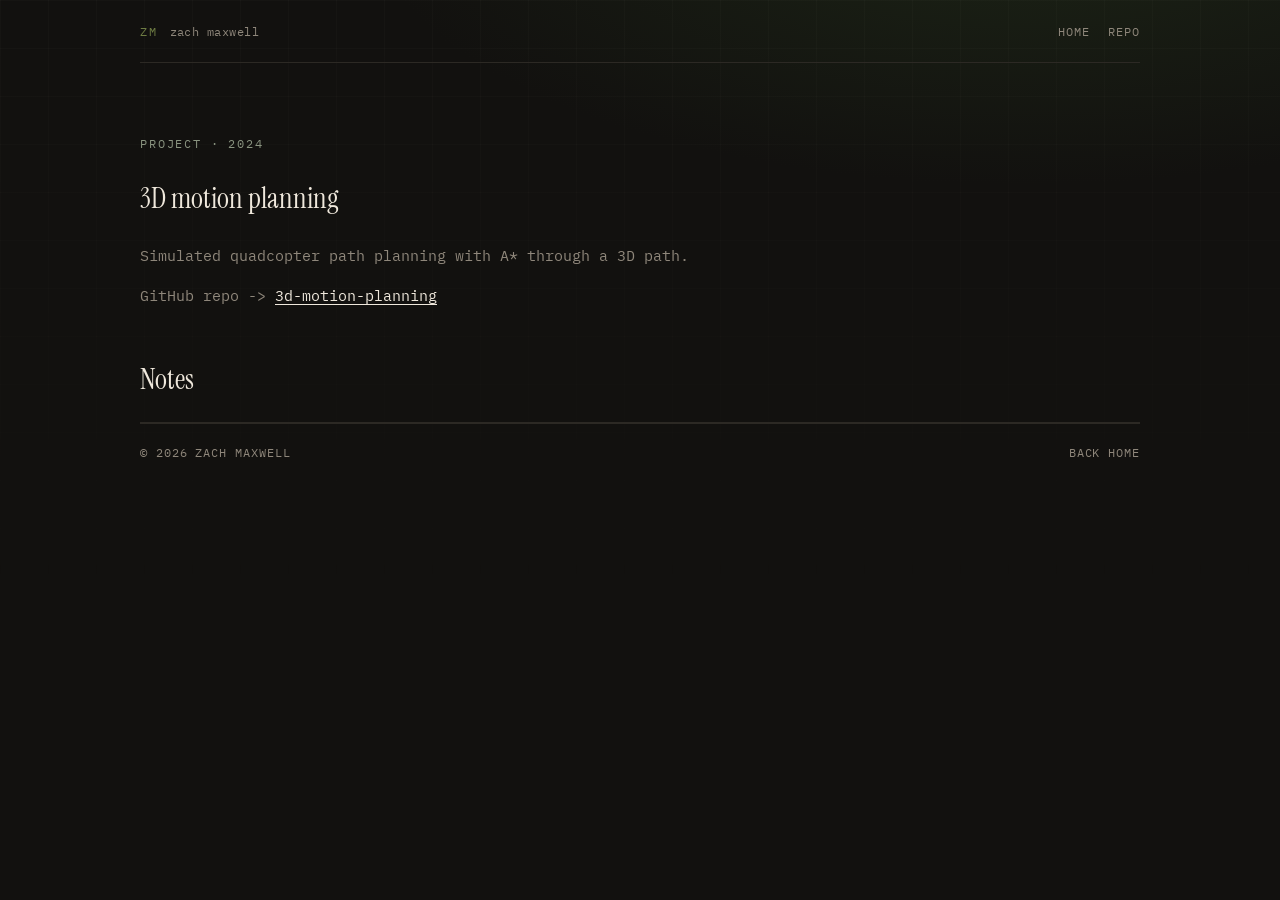
==== projects/3d-motion-planning/index.html @ e530bb86 "Add a project page for each homepage row, with room for notes later. Co-authored-by: Cursor <cursora" ====
<!DOCTYPE html>
<html lang="en">
  <head>
    <meta charset="utf-8" />
    <meta name="viewport" content="width=device-width, initial-scale=1" />
    <meta
      name="description"
      content="3D motion planning — A* path planning for a simulated quadcopter."
    />
    <title>3D motion planning — Zach Maxwell</title>
    <link rel="icon" href="../../favicon.svg" type="image/svg+xml" />
    <link rel="preconnect" href="https://fonts.googleapis.com" />
    <link rel="preconnect" href="https://fonts.gstatic.com" crossorigin />
    <link
      href="https://fonts.googleapis.com/css2?family=IBM+Plex+Mono:wght@400;500&family=Instrument+Serif:ital@0;1&display=swap"
      rel="stylesheet"
    />
    <link rel="stylesheet" href="../../styles.css" />
  </head>
  <body>
    <a class="skip" href="#main">Skip to content</a>

    <div class="frame">
      <header class="mast">
        <a class="mark" href="../../" aria-label="Zach Maxwell, home">
          <span class="mark-id">ZM</span>
          <span class="mark-name">zach maxwell</span>
        </a>
        <nav aria-label="Primary">
          <a href="../../">Home</a>
          <a href="https://github.com/zdmaxwell/3d-motion-planning" rel="noopener noreferrer">Repo</a>
        </nav>
      </header>

      <main id="main">
        <section class="hero notes" aria-labelledby="project-title">
          <p class="eyebrow">
            <span>project</span>
            <span aria-hidden="true">·</span>
            <time datetime="2024-09">2024</time>
          </p>
          <h1 id="project-title">3D motion planning</h1>
          <div class="notes-grid">
            <p>
              Simulated quadcopter path planning with A* through a 3D
              path.
            </p>
            <p>
              GitHub repo ->
              <a href="https://github.com/zdmaxwell/3d-motion-planning" rel="noopener noreferrer">3d-motion-planning</a>
            </p>
          </div>
        </section>

        <section class="work" id="notes" aria-labelledby="log-title">
          <div class="section-head">
            <h2 id="log-title">Notes</h2>
          </div>
          <ol class="log"></ol>
        </section>
      </main>

      <footer class="colophon">
        <p>© 2026 zach maxwell</p>
        <p>
          <a href="../../">back home</a>
        </p>
      </footer>
    </div>
  </body>
</html>
---- styles.css ----
:root {
  --bg: #12110f;
  --bg-raise: #1a1815;
  --ink: #efe8dc;
  --muted: #8f877b;
  --line: #2c2924;
  --accent: #6e7c43;
  --accent-soft: color-mix(in srgb, var(--accent) 22%, transparent);
  --steel: #8a9480;
  --max: 68rem;
  --gutter: clamp(1.25rem, 4vw, 2.75rem);
  --serif: "Instrument Serif", "Times New Roman", serif;
  --mono: "IBM Plex Mono", ui-monospace, "SFMono-Regular", Menlo, monospace;
}

*,
*::before,
*::after {
  box-sizing: border-box;
}

html {
  scroll-behavior: smooth;
}

body {
  margin: 0;
  min-height: 100vh;
  background:
    radial-gradient(1200px 500px at 80% -10%, #1c2416 0%, transparent 55%),
    var(--bg);
  color: var(--ink);
  font-family: var(--mono);
  font-size: 15px;
  line-height: 1.6;
  -webkit-font-smoothing: antialiased;
}

body::before {
  content: "";
  position: fixed;
  inset: 0;
  pointer-events: none;
  background-image:
    linear-gradient(to right, color-mix(in srgb, var(--ink) 4%, transparent) 1px, transparent 1px),
    linear-gradient(to bottom, color-mix(in srgb, var(--ink) 4%, transparent) 1px, transparent 1px);
  background-size: 48px 48px;
  mask-image: linear-gradient(to bottom, rgba(0, 0, 0, 0.55), transparent 70%);
  z-index: 0;
}

a {
  color: inherit;
  text-decoration-thickness: 1px;
  text-underline-offset: 0.22em;
}

a:hover {
  color: var(--accent);
}

:focus-visible {
  outline: 2px solid var(--accent);
  outline-offset: 3px;
}

.skip {
  position: absolute;
  left: 1rem;
  top: -4rem;
  z-index: 10;
  padding: 0.4rem 0.7rem;
  background: var(--accent);
  color: var(--bg);
  text-decoration: none;
}

.skip:focus {
  top: 1rem;
}

.frame {
  position: relative;
  z-index: 1;
  width: min(var(--max), 100%);
  margin: 0 auto;
  padding: 0 var(--gutter) 4rem;
}

.mast {
  display: flex;
  align-items: baseline;
  justify-content: space-between;
  gap: 1rem;
  padding: 1.4rem 0 1.2rem;
  border-bottom: 1px solid var(--line);
}

.mark {
  display: flex;
  align-items: baseline;
  gap: 0.75rem;
  text-decoration: none;
}

.mark-id {
  color: var(--accent);
  font-size: 0.78rem;
  letter-spacing: 0.14em;
}

.mark-name {
  font-size: 0.78rem;
  letter-spacing: 0.04em;
  color: var(--muted);
}

.mast nav {
  display: flex;
  gap: 1.15rem;
}

.mast nav a {
  font-size: 0.78rem;
  letter-spacing: 0.08em;
  text-transform: uppercase;
  text-decoration: none;
  color: var(--muted);
}

.mast nav a:hover {
  color: var(--ink);
}

.hero {
  padding: 4.5rem 0 3.5rem;
}

.eyebrow {
  display: flex;
  flex-wrap: wrap;
  gap: 0.55rem;
  margin: 0 0 1.4rem;
  color: var(--steel);
  font-size: 0.72rem;
  letter-spacing: 0.16em;
  text-transform: uppercase;
}

.hero h1 {
  margin: 0 0 1.4rem;
  font-family: var(--serif);
  font-size: 1.8rem;
  font-weight: 400;
}

.hero h1 em {
  font-style: italic;
  color: color-mix(in srgb, var(--ink) 78%, var(--accent));
}

.lede {
  max-width: 42rem;
  margin: 0;
  color: var(--muted);
  font-size: 0.95rem;
}

.rule {
  margin: 2.4rem 0 0;
}

.rule svg {
  display: block;
  width: 100%;
  height: auto;
}

.rule-base {
  stroke: var(--line);
  stroke-width: 1;
}

.rule-ticks line {
  stroke: var(--line);
  stroke-width: 1;
}

.rule-scan path {
  stroke: color-mix(in srgb, var(--steel) 42%, transparent);
  stroke-width: 1;
  stroke-linecap: round;
}

.rule-origin {
  fill: var(--steel);
}

.section-head {
  display: grid;
  grid-template-columns: minmax(10rem, 16rem) 1fr;
  gap: 1rem 2rem;
  padding-bottom: 1.25rem;
  border-bottom: 1px solid var(--line);
}

.section-head h2,
.colophon p,
.session-title {
  margin: 0;
}

.section-head h2 {
  font-family: var(--serif);
  font-size: 1.8rem;
  font-weight: 400;
}

.section-head p,
.notes-grid p {
  margin: 0;
  color: var(--muted);
}

.sessions {
  list-style: none;
  margin: 0;
  padding: 0;
}

.sessions a {
  display: grid;
  grid-template-columns: 3rem 1fr auto;
  gap: 1.25rem;
  align-items: start;
  padding: 1.45rem 0.2rem;
  border-bottom: 1px solid var(--line);
  text-decoration: none;
}

.sessions a:hover {
  color: inherit;
  background: linear-gradient(90deg, var(--accent-soft), transparent 55%);
}

.idx {
  color: var(--accent);
  font-size: 0.72rem;
  letter-spacing: 0.12em;
  padding-top: 0.35rem;
}

.session-head {
  display: flex;
  flex-wrap: wrap;
  align-items: baseline;
  gap: 0.65rem 0.9rem;
}

.session-title {
  font-family: var(--serif);
  font-size: 1.55rem;
  line-height: 1.15;
}

.session-date {
  color: var(--muted);
  font-size: 0.72rem;
  letter-spacing: 0.08em;
}

.session-copy {
  display: block;
  max-width: 36rem;
  margin-top: 0.4rem;
  color: var(--muted);
  font-size: 0.86rem;
}

.tags {
  display: flex;
  flex-wrap: wrap;
  justify-content: flex-end;
  gap: 0.4rem;
  padding-top: 0.35rem;
}

.tags span {
  padding: 0.18rem 0.45rem;
  border: 1px solid var(--line);
  color: var(--steel);
  font-size: 0.68rem;
  letter-spacing: 0.08em;
  text-transform: uppercase;
}

.notes {
  padding: 4.5rem 0 3rem;
}

.notes .notes-grid {
  padding-top: 0;
}

.notes .section-head {
  grid-template-columns: 1fr;
}

.notes-grid {
  display: grid;
  grid-template-columns: 1fr;
  gap: 1rem;
  padding-top: 1.5rem;
}

.notes-grid a {
  color: var(--ink);
}

.log {
  list-style: none;
  margin: 0;
  padding: 0;
}

.log a {
  display: grid;
  grid-template-columns: 8.5rem 1fr;
  gap: 1.25rem;
  align-items: baseline;
  padding: 1.15rem 0.2rem;
  border-bottom: 1px solid var(--line);
  text-decoration: none;
}

.log a:hover {
  color: inherit;
  background: linear-gradient(90deg, var(--accent-soft), transparent 55%);
}

.log time {
  color: var(--muted);
  font-size: 0.72rem;
  letter-spacing: 0.08em;
}

.log-title {
  font-family: var(--serif);
  font-size: 1.35rem;
  line-height: 1.2;
}

.note {
  padding: 3.5rem 0 2rem;
}

.crumb {
  display: flex;
  flex-wrap: wrap;
  gap: 0.5rem;
  margin: 0 0 1.4rem;
  color: var(--muted);
  font-size: 0.72rem;
  letter-spacing: 0.12em;
  text-transform: uppercase;
}

.crumb a {
  color: var(--steel);
  text-decoration: none;
}

.crumb a:hover {
  color: var(--accent);
}

.note-head time {
  display: block;
  margin-bottom: 0.65rem;
  color: var(--muted);
  font-size: 0.72rem;
  letter-spacing: 0.08em;
}

.note-head h1 {
  margin: 0 0 1.75rem;
  font-family: var(--serif);
  font-size: 1.8rem;
  font-weight: 400;
}

.prose {
  max-width: 40rem;
}

.prose p {
  margin: 0 0 1.1rem;
  color: color-mix(in srgb, var(--ink) 88%, var(--muted));
  line-height: 1.7;
}

.prose a {
  color: var(--ink);
}

[aria-current="page"] {
  color: var(--ink);
}

.colophon {
  display: flex;
  justify-content: space-between;
  gap: 1rem;
  padding-top: 1.25rem;
  border-top: 1px solid var(--line);
  color: var(--muted);
  font-size: 0.72rem;
  letter-spacing: 0.08em;
  text-transform: uppercase;
}

.colophon a {
  text-decoration: none;
}

@media (max-width: 760px) {
  .hero {
    padding-top: 3rem;
  }

  .section-head,
  .sessions a,
  .notes-grid,
  .log a {
    grid-template-columns: 1fr;
  }

  .tags {
    justify-content: flex-start;
  }

  .colophon {
    flex-direction: column;
  }
}

@media (prefers-reduced-motion: reduce) {
  html {
    scroll-behavior: auto;
  }
}
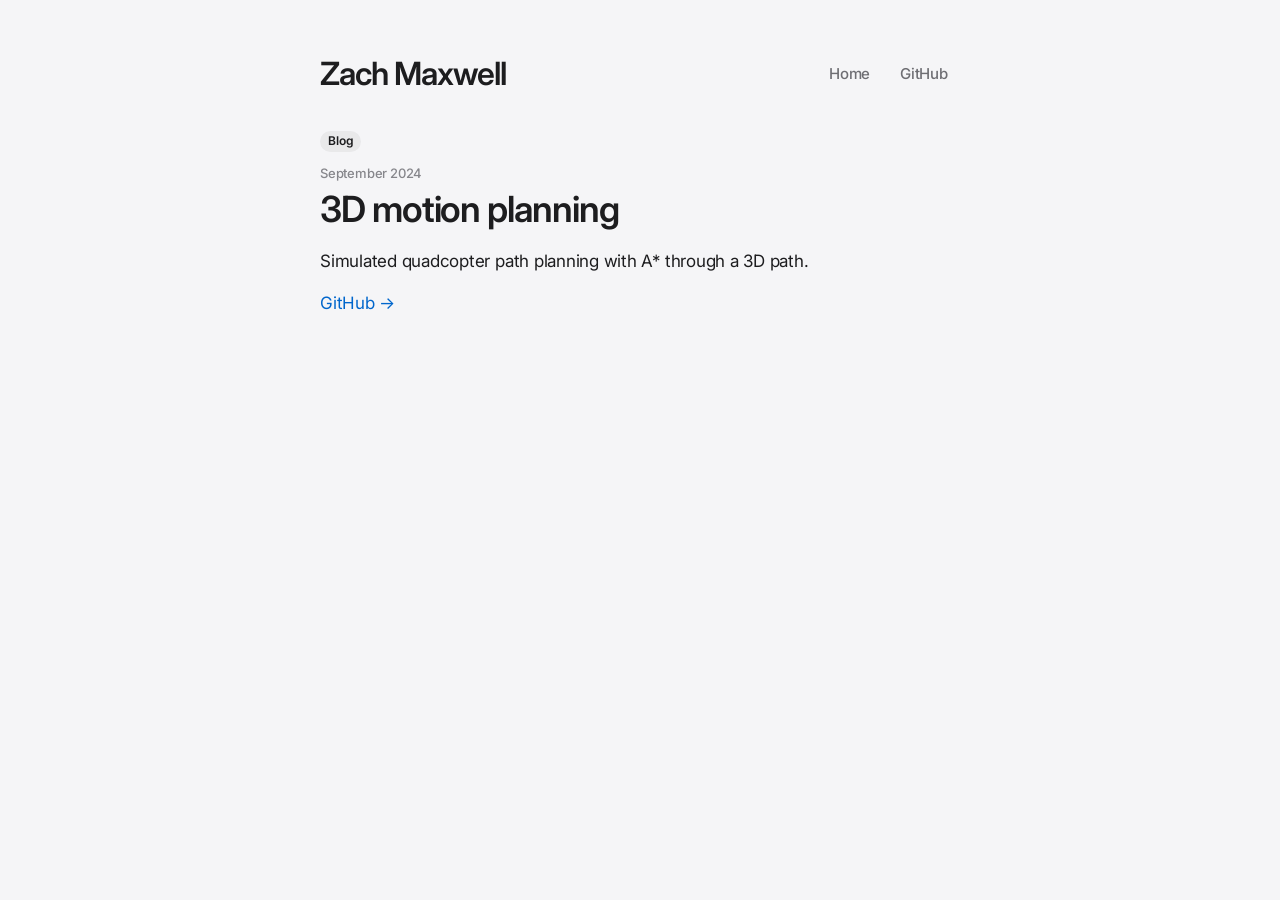
==== commit 465df82e: "Restyle the site as a light blog feed and publish the rover MPC note. Co-authored-by: Cursor <cursor" ====
--- a/projects/3d-motion-planning/index.html
+++ b/projects/3d-motion-planning/index.html
@@ -12,7 +12,7 @@
     <link rel="preconnect" href="https://fonts.googleapis.com" />
     <link rel="preconnect" href="https://fonts.gstatic.com" crossorigin />
     <link
-      href="https://fonts.googleapis.com/css2?family=IBM+Plex+Mono:wght@400;500&family=Instrument+Serif:ital@0;1&display=swap"
+      href="https://fonts.googleapis.com/css2?family=Inter:wght@400;500;600&display=swap"
       rel="stylesheet"
     />
     <link rel="stylesheet" href="../../styles.css" />
@@ -20,52 +20,35 @@
   <body>
     <a class="skip" href="#main">Skip to content</a>
 
-    <div class="frame">
-      <header class="mast">
-        <a class="mark" href="../../" aria-label="Zach Maxwell, home">
-          <span class="mark-id">ZM</span>
-          <span class="mark-name">zach maxwell</span>
-        </a>
-        <nav aria-label="Primary">
-          <a href="../../">Home</a>
-          <a href="https://github.com/zdmaxwell/3d-motion-planning" rel="noopener noreferrer">Repo</a>
-        </nav>
-      </header>
+    <div class="page">
+      <div class="column">
+        <header class="mast">
+          <a class="mark" href="../../">Zach Maxwell</a>
+          <nav aria-label="Primary">
+            <a href="../../">Home</a>
+            <a href="https://github.com/zdmaxwell/3d-motion-planning" rel="noopener noreferrer">GitHub</a>
+          </nav>
+        </header>
 
-      <main id="main">
-        <section class="hero notes" aria-labelledby="project-title">
-          <p class="eyebrow">
-            <span>project</span>
-            <span aria-hidden="true">·</span>
-            <time datetime="2024-09">2024</time>
-          </p>
-          <h1 id="project-title">3D motion planning</h1>
-          <div class="notes-grid">
-            <p>
-              Simulated quadcopter path planning with A* through a 3D
-              path.
-            </p>
-            <p>
-              GitHub repo ->
-              <a href="https://github.com/zdmaxwell/3d-motion-planning" rel="noopener noreferrer">3d-motion-planning</a>
-            </p>
-          </div>
-        </section>
-
-        <section class="work" id="notes" aria-labelledby="log-title">
-          <div class="section-head">
-            <h2 id="log-title">Notes</h2>
-          </div>
-          <ol class="log"></ol>
-        </section>
-      </main>
-
-      <footer class="colophon">
-        <p>© 2026 zach maxwell</p>
-        <p>
-          <a href="../../">back home</a>
-        </p>
-      </footer>
+        <main id="main">
+          <article class="note">
+            <header class="note-head">
+              <p class="kicker"><span>Blog</span></p>
+              <time datetime="2024-09">September 2024</time>
+              <h1>3D motion planning</h1>
+            </header>
+            <div class="prose">
+              <p>
+                Simulated quadcopter path planning with A* through a 3D
+                path.
+              </p>
+              <p>
+                <a href="https://github.com/zdmaxwell/3d-motion-planning" rel="noopener noreferrer">GitHub →</a>
+              </p>
+            </div>
+          </article>
+        </main>
+      </div>
     </div>
   </body>
 </html>
--- a/styles.css
+++ b/styles.css
@@ -1,16 +1,16 @@
 :root {
-  --bg: #12110f;
-  --bg-raise: #1a1815;
-  --ink: #efe8dc;
-  --muted: #8f877b;
-  --line: #2c2924;
-  --accent: #6e7c43;
-  --accent-soft: color-mix(in srgb, var(--accent) 22%, transparent);
-  --steel: #8a9480;
-  --max: 68rem;
-  --gutter: clamp(1.25rem, 4vw, 2.75rem);
-  --serif: "Instrument Serif", "Times New Roman", serif;
-  --mono: "IBM Plex Mono", ui-monospace, "SFMono-Regular", Menlo, monospace;
+  --bg: #f5f5f7;
+  --card: #fff;
+  --ink: #1d1d1f;
+  --secondary: #6e6e73;
+  --tertiary: #86868b;
+  --blue: #0066cc;
+  --line: rgba(0, 0, 0, 0.08);
+  --shadow: 0 1px 2px rgba(0, 0, 0, 0.04), 0 0 0 1px rgba(0, 0, 0, 0.04);
+  --shadow-hover: 0 12px 32px rgba(0, 0, 0, 0.08), 0 0 0 1px rgba(0, 0, 0, 0.05);
+  --sans: Inter, -apple-system, BlinkMacSystemFont, "SF Pro Text", "Segoe UI", Helvetica, Arial, sans-serif;
+  --mono: ui-monospace, "SFMono-Regular", Menlo, Consolas, monospace;
+  --radius: 18px;
 }
 
 *,
@@ -26,41 +26,26 @@
 body {
   margin: 0;
   min-height: 100vh;
-  background:
-    radial-gradient(1200px 500px at 80% -10%, #1c2416 0%, transparent 55%),
-    var(--bg);
-  color: var(--ink);
-  font-family: var(--mono);
-  font-size: 15px;
-  line-height: 1.6;
+  background: var(--bg);
+  color: var(--ink);
+  font-family: var(--sans);
+  font-size: 17px;
+  line-height: 1.47;
+  letter-spacing: -0.012em;
   -webkit-font-smoothing: antialiased;
 }
 
-body::before {
-  content: "";
-  position: fixed;
-  inset: 0;
-  pointer-events: none;
-  background-image:
-    linear-gradient(to right, color-mix(in srgb, var(--ink) 4%, transparent) 1px, transparent 1px),
-    linear-gradient(to bottom, color-mix(in srgb, var(--ink) 4%, transparent) 1px, transparent 1px);
-  background-size: 48px 48px;
-  mask-image: linear-gradient(to bottom, rgba(0, 0, 0, 0.55), transparent 70%);
-  z-index: 0;
+::selection {
+  background: #b4d5ff;
+  color: var(--ink);
 }
 
 a {
   color: inherit;
-  text-decoration-thickness: 1px;
-  text-underline-offset: 0.22em;
-}
-
-a:hover {
-  color: var(--accent);
 }
 
 :focus-visible {
-  outline: 2px solid var(--accent);
+  outline: 2px solid var(--blue);
   outline-offset: 3px;
 }
 
@@ -69,9 +54,10 @@
   left: 1rem;
   top: -4rem;
   z-index: 10;
-  padding: 0.4rem 0.7rem;
-  background: var(--accent);
-  color: var(--bg);
+  padding: 0.45rem 0.8rem;
+  border-radius: 999px;
+  background: var(--ink);
+  color: #fff;
   text-decoration: none;
 }
 
@@ -79,368 +65,299 @@
   top: 1rem;
 }
 
-.frame {
+.page {
+  padding: 1.75rem 1.25rem 4rem;
+}
+
+.column {
+  width: min(40rem, 100%);
+  margin: 0 auto;
+}
+
+.mast {
+  display: flex;
+  flex-direction: column;
+  align-items: flex-start;
+  gap: 0.9rem;
+  margin-bottom: 2.25rem;
+}
+
+.mark {
+  color: var(--ink);
+  font-size: 2rem;
+  font-weight: 600;
+  letter-spacing: -0.03em;
+  line-height: 1.1;
+  text-decoration: none;
+}
+
+.mast nav {
+  display: flex;
+  align-items: center;
+  gap: 0.35rem;
+}
+
+.mast nav a {
+  padding: 0.3rem 0.75rem;
+  border-radius: 999px;
+  color: var(--secondary);
+  font-size: 15px;
+  font-weight: 500;
+  letter-spacing: -0.01em;
+  text-decoration: none;
+}
+
+.mast nav a:hover {
+  color: var(--ink);
+  background: rgba(0, 0, 0, 0.04);
+}
+
+.mast nav a[aria-current="page"] {
+  color: var(--ink);
+  background: rgba(0, 0, 0, 0.06);
+}
+
+.intro {
+  margin: 0;
+  font-size: 17px;
+  line-height: 1.5;
+  letter-spacing: -0.014em;
+}
+
+.feed {
+  display: flex;
+  flex-direction: column;
+  gap: 0.75rem;
+  margin: 2rem 0 0;
+  padding: 0;
+  list-style: none;
+}
+
+.entry {
   position: relative;
-  z-index: 1;
-  width: min(var(--max), 100%);
-  margin: 0 auto;
-  padding: 0 var(--gutter) 4rem;
-}
-
-.mast {
-  display: flex;
+  display: flex;
+  flex-direction: column;
+  gap: 0.2rem;
+  padding: 1rem 2.35rem 1rem 1.15rem;
+  border-radius: var(--radius);
+  background: var(--card);
+  box-shadow: var(--shadow);
+  color: inherit;
+  text-decoration: none;
+  transition: box-shadow 0.2s ease;
+}
+
+.entry:hover {
+  box-shadow: var(--shadow-hover);
+}
+
+.entry::after {
+  content: "";
+  position: absolute;
+  top: 50%;
+  right: 1.15rem;
+  width: 8px;
+  height: 8px;
+  border-top: 1.5px solid #c7c7cc;
+  border-right: 1.5px solid #c7c7cc;
+  transform: translateY(-50%) rotate(45deg);
+}
+
+.entry:hover::after {
+  border-color: var(--tertiary);
+}
+
+.entry-kicker {
+  align-self: flex-start;
+  margin-bottom: 0.35rem;
+  padding: 0.12rem 0.5rem;
+  border-radius: 999px;
+  background: rgba(0, 0, 0, 0.05);
+  color: var(--ink);
+  font-size: 12px;
+  font-weight: 600;
+  letter-spacing: -0.01em;
+  line-height: 1.4;
+}
+
+.entry-top {
+  display: flex;
+  flex-wrap: wrap;
   align-items: baseline;
   justify-content: space-between;
-  gap: 1rem;
-  padding: 1.4rem 0 1.2rem;
-  border-bottom: 1px solid var(--line);
-}
-
-.mark {
-  display: flex;
-  align-items: baseline;
-  gap: 0.75rem;
-  text-decoration: none;
-}
-
-.mark-id {
-  color: var(--accent);
-  font-size: 0.78rem;
-  letter-spacing: 0.14em;
-}
-
-.mark-name {
-  font-size: 0.78rem;
-  letter-spacing: 0.04em;
-  color: var(--muted);
-}
-
-.mast nav {
-  display: flex;
-  gap: 1.15rem;
-}
-
-.mast nav a {
-  font-size: 0.78rem;
-  letter-spacing: 0.08em;
-  text-transform: uppercase;
-  text-decoration: none;
-  color: var(--muted);
-}
-
-.mast nav a:hover {
-  color: var(--ink);
-}
-
-.hero {
-  padding: 4.5rem 0 3.5rem;
-}
-
-.eyebrow {
-  display: flex;
-  flex-wrap: wrap;
-  gap: 0.55rem;
-  margin: 0 0 1.4rem;
-  color: var(--steel);
-  font-size: 0.72rem;
-  letter-spacing: 0.16em;
-  text-transform: uppercase;
-}
-
-.hero h1 {
-  margin: 0 0 1.4rem;
-  font-family: var(--serif);
-  font-size: 1.8rem;
-  font-weight: 400;
-}
-
-.hero h1 em {
-  font-style: italic;
-  color: color-mix(in srgb, var(--ink) 78%, var(--accent));
-}
-
-.lede {
-  max-width: 42rem;
-  margin: 0;
-  color: var(--muted);
-  font-size: 0.95rem;
-}
-
-.rule {
-  margin: 2.4rem 0 0;
-}
-
-.rule svg {
+  gap: 0.2rem 0.85rem;
+}
+
+.entry-title {
+  color: var(--ink);
+  font-size: 17px;
+  font-weight: 600;
+  letter-spacing: -0.02em;
+  line-height: 1.3;
+}
+
+.entry time {
+  flex-shrink: 0;
+  color: var(--tertiary);
+  font-size: 13px;
+  font-weight: 500;
+  letter-spacing: -0.01em;
+  white-space: nowrap;
+}
+
+.entry-copy {
+  max-width: 38rem;
+  color: var(--secondary);
+  font-size: 14px;
+  line-height: 1.45;
+  letter-spacing: -0.01em;
+}
+
+.note {
+  padding-top: 0.25rem;
+}
+
+.kicker {
+  display: flex;
+  align-items: center;
+  gap: 0.45rem;
+  margin: 0 0 0.75rem;
+  color: var(--secondary);
+  font-size: 13px;
+  font-weight: 600;
+  letter-spacing: -0.01em;
+}
+
+.kicker span {
+  padding: 0.12rem 0.5rem;
+  border-radius: 999px;
+  background: rgba(0, 0, 0, 0.05);
+  color: var(--ink);
+  font-size: 12px;
+  line-height: 1.4;
+}
+
+.kicker .topic {
+  padding: 0;
+  background: none;
+  color: var(--secondary);
+}
+
+.note-head time {
+  display: block;
+  margin-bottom: 0.4rem;
+  color: var(--tertiary);
+  font-size: 13px;
+  font-weight: 500;
+}
+
+.note-head h1 {
+  margin: 0 0 1.15rem;
+  font-size: clamp(1.85rem, 4vw, 2.25rem);
+  font-weight: 600;
+  letter-spacing: -0.03em;
+  line-height: 1.12;
+}
+
+.prose {
+  color: var(--ink);
+  font-size: 17px;
+  line-height: 1.55;
+  letter-spacing: -0.014em;
+}
+
+.prose p {
+  margin: 0 0 1rem;
+}
+
+.prose-nest {
+  margin: 0 0 1rem;
+}
+
+.prose-nest p {
+  margin-bottom: 0.4rem;
+}
+
+.prose ol {
+  margin: 0 0 1rem;
+  padding-left: 1.35rem;
+}
+
+.prose-nest ol {
+  margin: 0 0 0 0.5rem;
+}
+
+.prose li + li {
+  margin-top: 0.25rem;
+}
+
+.prose a {
+  color: var(--blue);
+  text-decoration: none;
+}
+
+.prose a:hover {
+  text-decoration: underline;
+  text-underline-offset: 0.16em;
+}
+
+.prose code {
+  padding: 0.08em 0.35em;
+  border-radius: 6px;
+  background: rgba(0, 0, 0, 0.05);
+  font-family: var(--mono);
+  font-size: 0.86em;
+  letter-spacing: 0;
+}
+
+.prose pre {
+  margin: 0 0 1rem;
+  padding: 0.9rem 1rem;
+  overflow-x: auto;
+  border-radius: 12px;
+  background: var(--card);
+  box-shadow: var(--shadow);
+}
+
+.prose pre code {
+  padding: 0;
+  background: transparent;
+}
+
+.media {
+  margin: 1.4rem 0 1.25rem;
+}
+
+.media video,
+.media img,
+.media svg {
   display: block;
   width: 100%;
   height: auto;
-}
-
-.rule-base {
-  stroke: var(--line);
-  stroke-width: 1;
-}
-
-.rule-ticks line {
-  stroke: var(--line);
-  stroke-width: 1;
-}
-
-.rule-scan path {
-  stroke: color-mix(in srgb, var(--steel) 42%, transparent);
-  stroke-width: 1;
-  stroke-linecap: round;
-}
-
-.rule-origin {
-  fill: var(--steel);
-}
-
-.section-head {
-  display: grid;
-  grid-template-columns: minmax(10rem, 16rem) 1fr;
-  gap: 1rem 2rem;
-  padding-bottom: 1.25rem;
-  border-bottom: 1px solid var(--line);
-}
-
-.section-head h2,
-.colophon p,
-.session-title {
-  margin: 0;
-}
-
-.section-head h2 {
-  font-family: var(--serif);
-  font-size: 1.8rem;
-  font-weight: 400;
-}
-
-.section-head p,
-.notes-grid p {
-  margin: 0;
-  color: var(--muted);
-}
-
-.sessions {
-  list-style: none;
-  margin: 0;
-  padding: 0;
-}
-
-.sessions a {
-  display: grid;
-  grid-template-columns: 3rem 1fr auto;
-  gap: 1.25rem;
-  align-items: start;
-  padding: 1.45rem 0.2rem;
-  border-bottom: 1px solid var(--line);
-  text-decoration: none;
-}
-
-.sessions a:hover {
-  color: inherit;
-  background: linear-gradient(90deg, var(--accent-soft), transparent 55%);
-}
-
-.idx {
-  color: var(--accent);
-  font-size: 0.72rem;
-  letter-spacing: 0.12em;
-  padding-top: 0.35rem;
-}
-
-.session-head {
-  display: flex;
-  flex-wrap: wrap;
-  align-items: baseline;
-  gap: 0.65rem 0.9rem;
-}
-
-.session-title {
-  font-family: var(--serif);
-  font-size: 1.55rem;
-  line-height: 1.15;
-}
-
-.session-date {
-  color: var(--muted);
-  font-size: 0.72rem;
-  letter-spacing: 0.08em;
-}
-
-.session-copy {
-  display: block;
-  max-width: 36rem;
-  margin-top: 0.4rem;
-  color: var(--muted);
-  font-size: 0.86rem;
-}
-
-.tags {
-  display: flex;
-  flex-wrap: wrap;
-  justify-content: flex-end;
-  gap: 0.4rem;
-  padding-top: 0.35rem;
-}
-
-.tags span {
-  padding: 0.18rem 0.45rem;
-  border: 1px solid var(--line);
-  color: var(--steel);
-  font-size: 0.68rem;
-  letter-spacing: 0.08em;
-  text-transform: uppercase;
-}
-
-.notes {
-  padding: 4.5rem 0 3rem;
-}
-
-.notes .notes-grid {
-  padding-top: 0;
-}
-
-.notes .section-head {
-  grid-template-columns: 1fr;
-}
-
-.notes-grid {
-  display: grid;
-  grid-template-columns: 1fr;
-  gap: 1rem;
-  padding-top: 1.5rem;
-}
-
-.notes-grid a {
-  color: var(--ink);
-}
-
-.log {
-  list-style: none;
-  margin: 0;
-  padding: 0;
-}
-
-.log a {
-  display: grid;
-  grid-template-columns: 8.5rem 1fr;
-  gap: 1.25rem;
-  align-items: baseline;
-  padding: 1.15rem 0.2rem;
-  border-bottom: 1px solid var(--line);
-  text-decoration: none;
-}
-
-.log a:hover {
-  color: inherit;
-  background: linear-gradient(90deg, var(--accent-soft), transparent 55%);
-}
-
-.log time {
-  color: var(--muted);
-  font-size: 0.72rem;
-  letter-spacing: 0.08em;
-}
-
-.log-title {
-  font-family: var(--serif);
-  font-size: 1.35rem;
-  line-height: 1.2;
-}
-
-.note {
-  padding: 3.5rem 0 2rem;
-}
-
-.crumb {
-  display: flex;
-  flex-wrap: wrap;
-  gap: 0.5rem;
-  margin: 0 0 1.4rem;
-  color: var(--muted);
-  font-size: 0.72rem;
-  letter-spacing: 0.12em;
-  text-transform: uppercase;
-}
-
-.crumb a {
-  color: var(--steel);
-  text-decoration: none;
-}
-
-.crumb a:hover {
-  color: var(--accent);
-}
-
-.note-head time {
-  display: block;
-  margin-bottom: 0.65rem;
-  color: var(--muted);
-  font-size: 0.72rem;
-  letter-spacing: 0.08em;
-}
-
-.note-head h1 {
-  margin: 0 0 1.75rem;
-  font-family: var(--serif);
-  font-size: 1.8rem;
-  font-weight: 400;
-}
-
-.prose {
-  max-width: 40rem;
-}
-
-.prose p {
-  margin: 0 0 1.1rem;
-  color: color-mix(in srgb, var(--ink) 88%, var(--muted));
-  line-height: 1.7;
-}
-
-.prose a {
-  color: var(--ink);
-}
-
-[aria-current="page"] {
-  color: var(--ink);
-}
-
-.colophon {
-  display: flex;
-  justify-content: space-between;
-  gap: 1rem;
-  padding-top: 1.25rem;
-  border-top: 1px solid var(--line);
-  color: var(--muted);
-  font-size: 0.72rem;
-  letter-spacing: 0.08em;
-  text-transform: uppercase;
-}
-
-.colophon a {
-  text-decoration: none;
-}
-
-@media (max-width: 760px) {
-  .hero {
-    padding-top: 3rem;
+  border-radius: 16px;
+  background: var(--card);
+  box-shadow: var(--shadow);
+}
+
+.media figcaption {
+  margin-top: 0.55rem;
+  color: var(--secondary);
+  font-size: 13px;
+  line-height: 1.4;
+  letter-spacing: -0.01em;
+}
+
+@media (min-width: 640px) {
+  .mast {
+    flex-direction: row;
+    align-items: center;
+    justify-content: space-between;
   }
-
-  .section-head,
-  .sessions a,
-  .notes-grid,
-  .log a {
-    grid-template-columns: 1fr;
-  }
-
-  .tags {
-    justify-content: flex-start;
-  }
-
-  .colophon {
-    flex-direction: column;
+}
+
+@media (min-width: 768px) {
+  .page {
+    padding: 3.5rem 2rem 5rem;
   }
 }
 
@@ -448,4 +365,8 @@
   html {
     scroll-behavior: auto;
   }
-}
+
+  .entry {
+    transition: none;
+  }
+}
